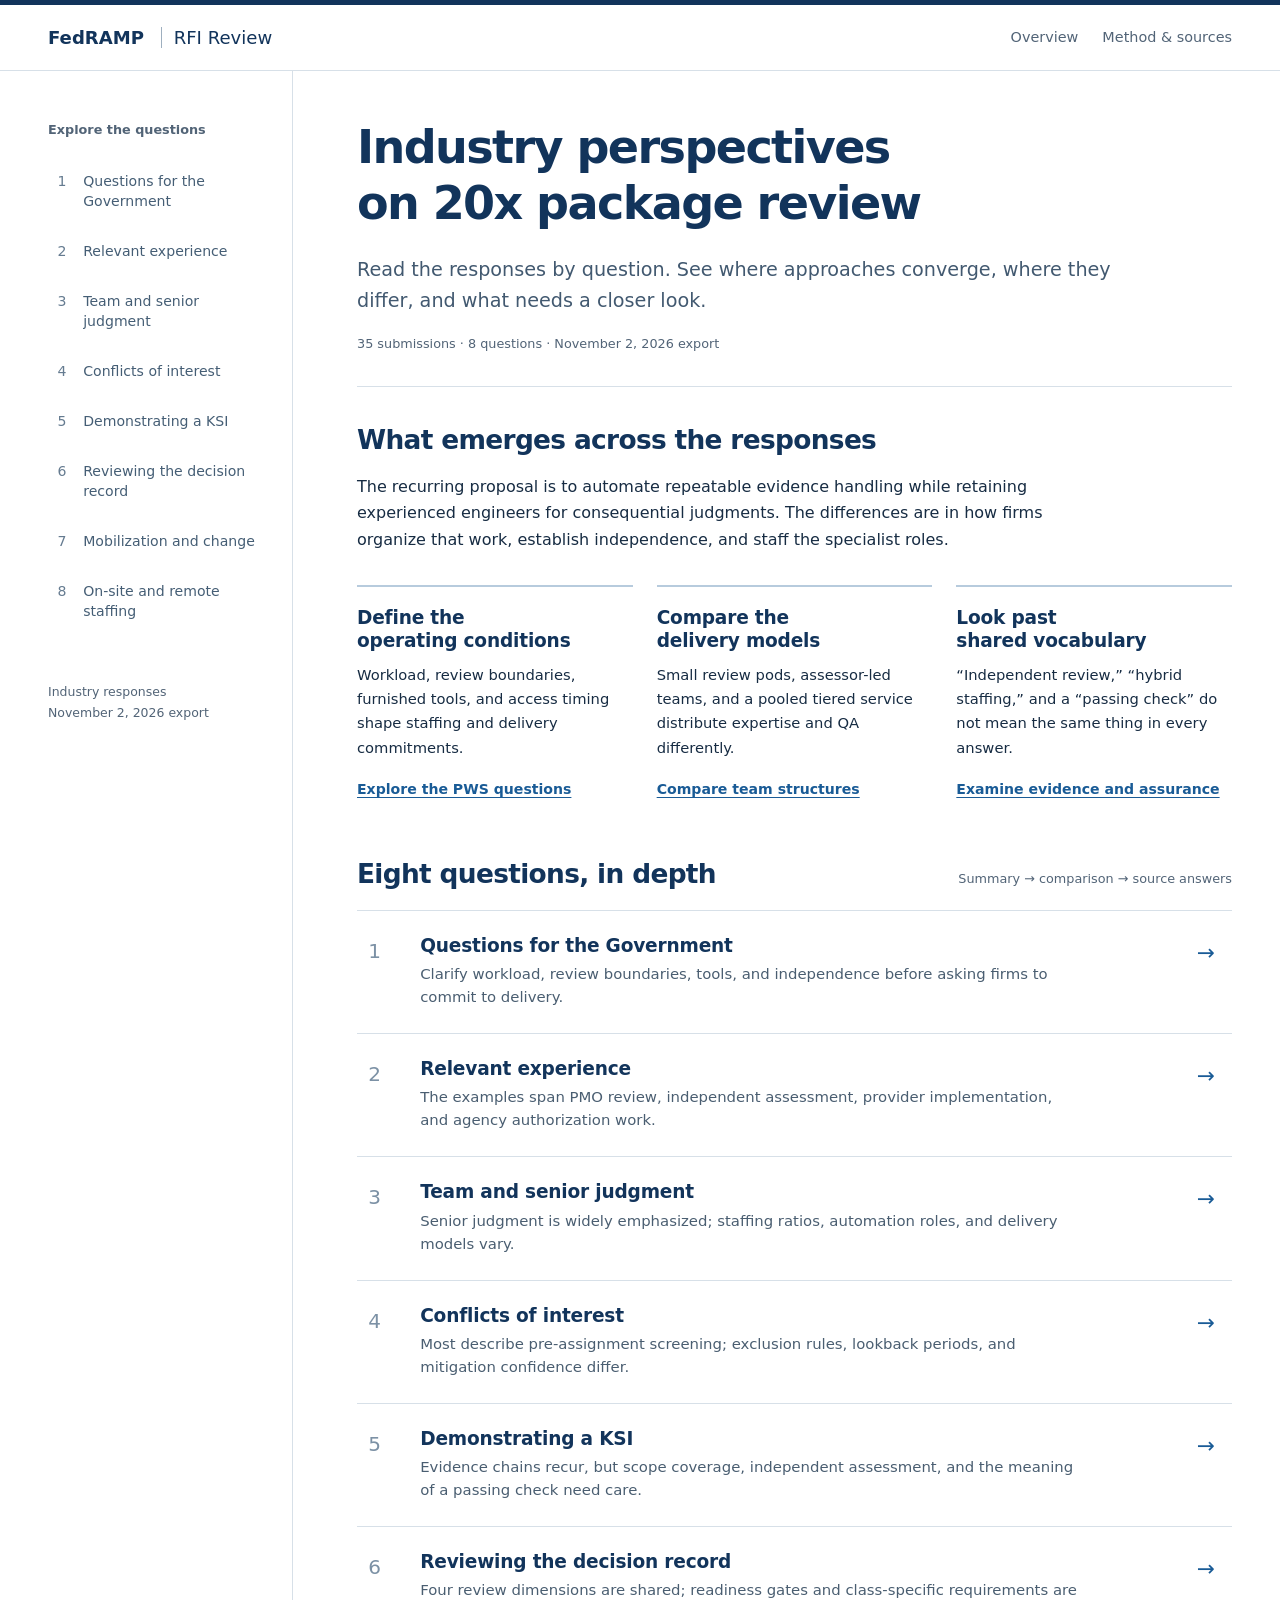
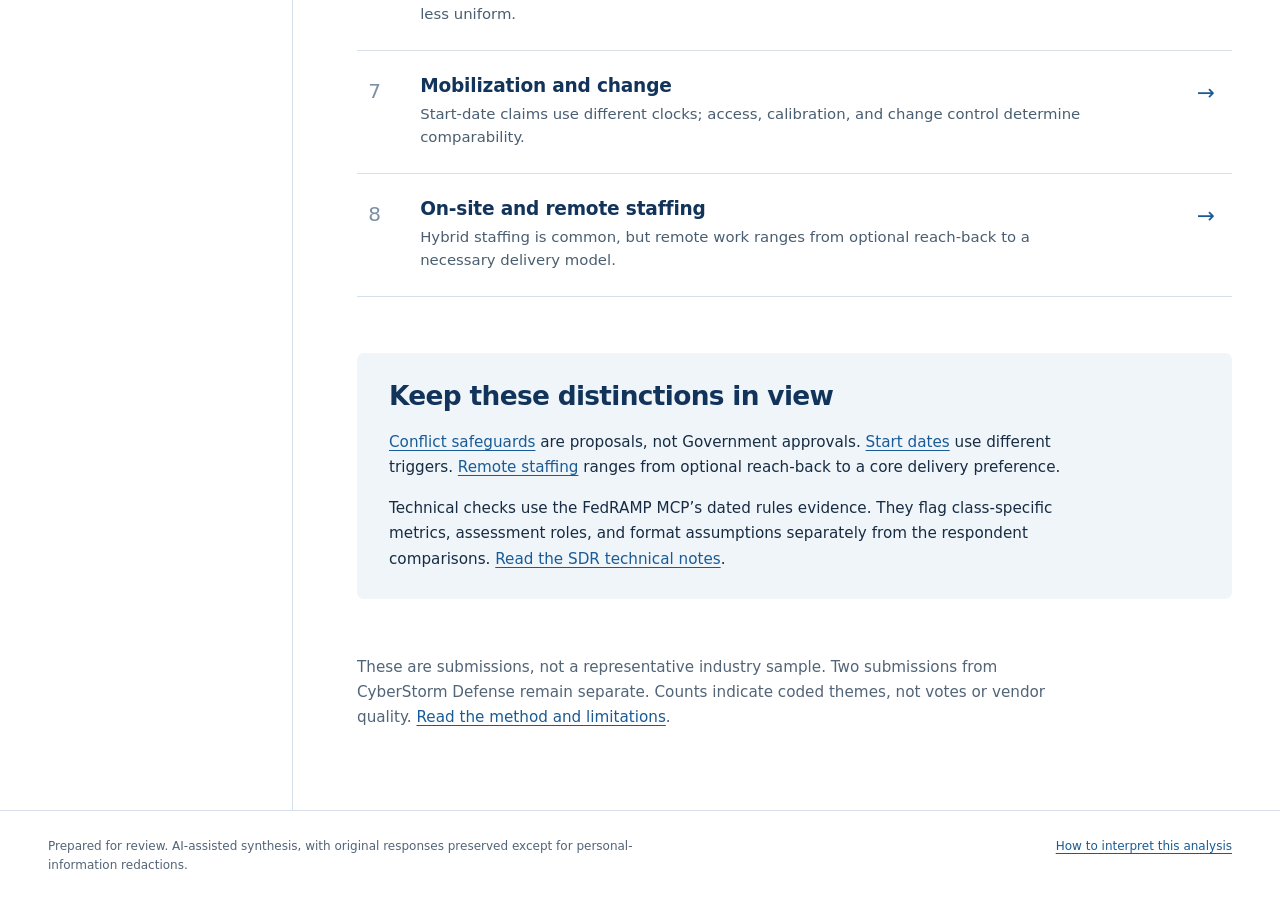
==== index.html @ 03d79f12 "Publish redacted question-first RFI review" ====
<!doctype html>
<html lang="en"><head><meta charset="utf-8"/><meta name="viewport" content="width=device-width, initial-scale=1"/><link href="./_app/immutable/entry/start.CI_LY1Yq.js" rel="modulepreload">
		<link href="./_app/immutable/chunks/CqyMJxoC.js" rel="modulepreload">
		<link href="./_app/immutable/chunks/CB5mBWuv.js" rel="modulepreload">
		<link href="./_app/immutable/chunks/0TvIEMS6.js" rel="modulepreload">
		<link href="./_app/immutable/chunks/Clf2eWEL.js" rel="modulepreload">
		<link href="./_app/immutable/entry/app.DBpTl5cZ.js" rel="modulepreload">
		<link href="./_app/immutable/chunks/Bzak7iHL.js" rel="modulepreload">
		<link href="./_app/immutable/chunks/DDX4VbNv.js" rel="modulepreload">
		<link href="./_app/immutable/chunks/_JEIBRDF.js" rel="modulepreload">
		<link href="./_app/immutable/nodes/0.BVYrXGLf.js" rel="modulepreload">
		<link href="./_app/immutable/chunks/coi4Hdoa.js" rel="modulepreload">
		<link href="./_app/immutable/chunks/CevvlHt-.js" rel="modulepreload">
		<link href="./_app/immutable/nodes/2.BdOmMbRH.js" rel="modulepreload">
		<!--12qhfyh--><meta name="robots" content="noindex,nofollow"/><meta name="description" content="Explore industry responses to the FedRAMP 20x Package Review RFI, organized by question, with evidence-linked summaries and comparisons."/><!----><!--1uha8ag--><!----><title>Industry perspectives · FedRAMP RFI Review</title>
		<link href="./_app/immutable/assets/0.DHK3bwAq.css" rel="stylesheet"></head><body data-sveltekit-preload-data="hover"><div style="display: contents"><!--[--><!--[0--><!--[--><a class="skip" href="#main">Skip to content</a> <header class="masthead"><div class="header-inner"><a class="brand" href="./">FedRAMP <span>RFI Review</span></a><nav aria-label="Main"><a href="./">Overview</a><a href="./methodology/">Method &amp; sources</a></nav></div></header> <div class="shell"><aside class="rail"><nav aria-label="RFI questions"><p class="rail-title">Explore the questions</p><!--[--><a href="./questions/pws/"><span class="question-number">1</span><span>Questions for the Government</span></a><a href="./questions/experience/"><span class="question-number">2</span><span>Relevant experience</span></a><a href="./questions/labor/"><span class="question-number">3</span><span>Team and senior judgment</span></a><a href="./questions/conflicts/"><span class="question-number">4</span><span>Conflicts of interest</span></a><a href="./questions/ksi/"><span class="question-number">5</span><span>Demonstrating a KSI</span></a><a href="./questions/sdr/"><span class="question-number">6</span><span>Reviewing the decision record</span></a><a href="./questions/readiness/"><span class="question-number">7</span><span>Mobilization and change</span></a><a href="./questions/location/"><span class="question-number">8</span><span>On-site and remote staffing</span></a><!--]--></nav><p class="rail-note">Industry responses<br/>November 2, 2026 export</p></aside> <main id="main" tabindex="-1"><!--[--><div class="page-heading"><h1>Industry perspectives on 20x package review</h1><p class="lead">Read the responses by question. See where approaches converge, where they differ, and what needs a closer look.</p><p class="metadata">35 submissions · 8 questions · November 2, 2026 export</p></div> <section class="overview-summary" aria-labelledby="overview-title"><h2 id="overview-title">What emerges across the responses</h2><p>The recurring proposal is to automate repeatable evidence handling while retaining experienced engineers for consequential judgments. The differences are in how firms organize that work, establish independence, and staff the specialist roles.</p><div class="overview-points"><div><h3>Define the operating conditions</h3><p>Workload, review boundaries, furnished tools, and access timing shape staffing and delivery commitments.</p><a href="./questions/pws/">Explore the PWS questions</a></div> <div><h3>Compare the delivery models</h3><p>Small review pods, assessor-led teams, and a pooled tiered service distribute expertise and QA differently.</p><a href="./questions/labor/">Compare team structures</a></div> <div><h3>Look past shared vocabulary</h3><p>“Independent review,” “hybrid staffing,” and a “passing check” do not mean the same thing in every answer.</p><a href="./questions/ksi/">Examine evidence and assurance</a></div></div></section> <section aria-labelledby="questions-title"><div class="section-heading"><h2 id="questions-title">Eight questions, in depth</h2><span class="muted">Summary → comparison → source answers</span></div><ol class="question-index"><!--[--><li><a href="./questions/pws/"><span class="index-number">1</span><div><h3>Questions for the Government</h3><p>Clarify workload, review boundaries, tools, and independence before asking firms to commit to delivery.</p></div><span class="arrow" aria-hidden="true">→</span></a></li><li><a href="./questions/experience/"><span class="index-number">2</span><div><h3>Relevant experience</h3><p>The examples span PMO review, independent assessment, provider implementation, and agency authorization work.</p></div><span class="arrow" aria-hidden="true">→</span></a></li><li><a href="./questions/labor/"><span class="index-number">3</span><div><h3>Team and senior judgment</h3><p>Senior judgment is widely emphasized; staffing ratios, automation roles, and delivery models vary.</p></div><span class="arrow" aria-hidden="true">→</span></a></li><li><a href="./questions/conflicts/"><span class="index-number">4</span><div><h3>Conflicts of interest</h3><p>Most describe pre-assignment screening; exclusion rules, lookback periods, and mitigation confidence differ.</p></div><span class="arrow" aria-hidden="true">→</span></a></li><li><a href="./questions/ksi/"><span class="index-number">5</span><div><h3>Demonstrating a KSI</h3><p>Evidence chains recur, but scope coverage, independent assessment, and the meaning of a passing check need care.</p></div><span class="arrow" aria-hidden="true">→</span></a></li><li><a href="./questions/sdr/"><span class="index-number">6</span><div><h3>Reviewing the decision record</h3><p>Four review dimensions are shared; readiness gates and class-specific requirements are less uniform.</p></div><span class="arrow" aria-hidden="true">→</span></a></li><li><a href="./questions/readiness/"><span class="index-number">7</span><div><h3>Mobilization and change</h3><p>Start-date claims use different clocks; access, calibration, and change control determine comparability.</p></div><span class="arrow" aria-hidden="true">→</span></a></li><li><a href="./questions/location/"><span class="index-number">8</span><div><h3>On-site and remote staffing</h3><p>Hybrid staffing is common, but remote work ranges from optional reach-back to a necessary delivery model.</p></div><span class="arrow" aria-hidden="true">→</span></a></li><!--]--></ol></section> <section class="attention"><h2>Keep these distinctions in view</h2><p><a href="./questions/conflicts/">Conflict safeguards</a> are proposals, not Government approvals. <a href="./questions/readiness/">Start dates</a> use different triggers. <a href="./questions/location/">Remote staffing</a> ranges from optional reach-back to a core delivery preference.</p><p>Technical checks use the FedRAMP MCP’s dated rules evidence. They flag class-specific metrics, assessment roles, and format assumptions separately from the respondent comparisons. <a href="./questions/sdr/#technical">Read the SDR technical notes</a>.</p></section> <p class="method-note">These are submissions, not a representative industry sample. Two submissions from CyberStorm Defense remain separate. Counts indicate coded themes, not votes or vendor quality. <a href="./methodology/">Read the method and limitations</a>.</p><!--]--><!----></main></div> <footer><div>Prepared for review. AI-assisted synthesis, with original responses preserved except for personal-information redactions.</div><a href="./methodology/">How to interpret this analysis</a></footer><!--]--><!--]--> <!--[-1--><!--]--><!--]-->
			
			<script>
				{
					__sveltekit_teok3i = {
						base: new URL(".", location).pathname.slice(0, -1),
						assets: "/rfi"
					};

					const element = document.currentScript.parentElement;

					Promise.all([
						import("./_app/immutable/entry/start.CI_LY1Yq.js"),
						import("./_app/immutable/entry/app.DBpTl5cZ.js")
					]).then(([kit, app]) => {
						kit.start(app, element, {
							node_ids: [0, 2],
							data: [{type:"data",data:{questions:[{id:"pws",number:1,title:"Questions for the Government",text:"What questions do you have for the Government on the draft PWS? Please identify the specific section(s) if applicable.",takeaway:"Clarify workload, review boundaries, tools, and independence before asking firms to commit to delivery."},{id:"experience",number:2,title:"Relevant experience",text:"Please provide one relevant example of your company performing FedRAMP package review or comparable cloud security engineering work.",takeaway:"The examples span PMO review, independent assessment, provider implementation, and agency authorization work."},{id:"labor",number:3,title:"Team and senior judgment",text:"Please describe the labor mix needed to support FedRAMP 20x from end-to-end package reviews. Please identify which activities require senior engineering judgment and the qualifications or experience you would recommend for each role.",takeaway:"Senior judgment is widely emphasized; staffing ratios, automation roles, and delivery models vary."},{id:"conflicts",number:4,title:"Conflicts of interest",text:"Before beginning a review, how would you identify organizational conflicts of interest involving your company, affiliates, employees, or subcontractors?",takeaway:"Most describe pre-assignment screening; exclusion rules, lookback periods, and mitigation confidence differ."},{id:"ksi",number:5,title:"Demonstrating a KSI",text:"Please explain how your personnel would determine whether a provider has adequately demonstrated a Key Security Indicator (KSI). Please distinguish among a security assertion, a security measure, evidence of implementation, evidence of effectiveness, verification, validation, and independent verification and validation. Please provide one concise example demonstrating these distinctions.",takeaway:"Evidence chains recur, but scope coverage, independent assessment, and the meaning of a passing check need care."},{id:"sdr",number:6,title:"Reviewing the decision record",text:"Please describe how your personnel would review a FedRAMP 20x Security Decision Record for completeness, technical sufficiency, consistency, and traceability. Please identify the evidence reviewers would expect and the conditions that would result in a question, finding, escalation, or recommendation that the package is not ready to proceed.",takeaway:"Four review dimensions are shared; readiness gates and class-specific requirements are less uniform."},{id:"readiness",number:7,title:"Mobilization and change",text:"How quickly could your team begin supporting active reviews, and how would you handle changes to FedRAMP rules, schemas, or procedures during performance?",takeaway:"Start-date claims use different clocks; access, calibration, and change control determine comparability."},{id:"location",number:8,title:"On-site and remote staffing",text:"Is there sufficient expert staffing available in the Washington DC metro area to support on-site requirements with the FedRAMP team at GSA, or is remote staffing outside the DC metro area necessary to maintain the highest quality of contractor staff?",takeaway:"Hybrid staffing is common, but remote work ranges from optional reach-back to a necessary delivery model."}]},uses:{}},{type:"data",data:{questions:[{id:"pws",number:1,title:"Questions for the Government",text:"What questions do you have for the Government on the draft PWS? Please identify the specific section(s) if applicable.",takeaway:"Clarify workload, review boundaries, tools, and independence before asking firms to commit to delivery."},{id:"experience",number:2,title:"Relevant experience",text:"Please provide one relevant example of your company performing FedRAMP package review or comparable cloud security engineering work.",takeaway:"The examples span PMO review, independent assessment, provider implementation, and agency authorization work."},{id:"labor",number:3,title:"Team and senior judgment",text:"Please describe the labor mix needed to support FedRAMP 20x from end-to-end package reviews. Please identify which activities require senior engineering judgment and the qualifications or experience you would recommend for each role.",takeaway:"Senior judgment is widely emphasized; staffing ratios, automation roles, and delivery models vary."},{id:"conflicts",number:4,title:"Conflicts of interest",text:"Before beginning a review, how would you identify organizational conflicts of interest involving your company, affiliates, employees, or subcontractors?",takeaway:"Most describe pre-assignment screening; exclusion rules, lookback periods, and mitigation confidence differ."},{id:"ksi",number:5,title:"Demonstrating a KSI",text:"Please explain how your personnel would determine whether a provider has adequately demonstrated a Key Security Indicator (KSI). Please distinguish among a security assertion, a security measure, evidence of implementation, evidence of effectiveness, verification, validation, and independent verification and validation. Please provide one concise example demonstrating these distinctions.",takeaway:"Evidence chains recur, but scope coverage, independent assessment, and the meaning of a passing check need care."},{id:"sdr",number:6,title:"Reviewing the decision record",text:"Please describe how your personnel would review a FedRAMP 20x Security Decision Record for completeness, technical sufficiency, consistency, and traceability. Please identify the evidence reviewers would expect and the conditions that would result in a question, finding, escalation, or recommendation that the package is not ready to proceed.",takeaway:"Four review dimensions are shared; readiness gates and class-specific requirements are less uniform."},{id:"readiness",number:7,title:"Mobilization and change",text:"How quickly could your team begin supporting active reviews, and how would you handle changes to FedRAMP rules, schemas, or procedures during performance?",takeaway:"Start-date claims use different clocks; access, calibration, and change control determine comparability."},{id:"location",number:8,title:"On-site and remote staffing",text:"Is there sufficient expert staffing available in the Washington DC metro area to support on-site requirements with the FedRAMP team at GSA, or is remote staffing outside the DC metro area necessary to maintain the highest quality of contractor staff?",takeaway:"Hybrid staffing is common, but remote work ranges from optional reach-back to a necessary delivery model."}],total:35},uses:{}}],
							form: null,
							error: null
						});
					});
				}
			</script>
		</div></body></html>
---- _app/immutable/assets/0.DHK3bwAq.css ----
:root{font-family:system-ui,-apple-system,BlinkMacSystemFont,Segoe UI,sans-serif;color:#172c43;background:#fff;font-synthesis:none;--navy:#12345b;--blue:#195b96;--muted:#526477;--line:#d7e0e8;--pale:#f0f5fa;--gold:#a66316}*{box-sizing:border-box}html{scroll-behavior:auto;scroll-padding-top:28px}body{margin:0;font-size:16px;line-height:1.65}a{color:var(--blue);text-underline-offset:3px;text-decoration-thickness:1px}a:hover{color:#0a284a;text-decoration-thickness:2px}a:focus-visible,button:focus-visible,input:focus-visible,summary:focus-visible{outline:3px solid #b9640d;outline-offset:4px}::selection{background:#cce3f8;color:#102b47}button,input{font:inherit}button{border:1px solid var(--navy);background:var(--navy);color:#fff;padding:.68rem 1.15rem;border-radius:5px;cursor:pointer;font-weight:650}button:hover{background:#254e77}input{border:1px solid #7c8e9f;border-radius:5px;padding:.65rem .85rem;min-width:0;caret-color:var(--blue)}input::placeholder{color:#617182}h1,h2,h3,h4{color:var(--navy);line-height:1.22;text-wrap:balance}h1{font-size:clamp(2.15rem,3.6vw,3.65rem);letter-spacing:-.035em;font-weight:730;margin:0 0 1.4rem;max-width:22ch}h2{font-size:1.65rem;letter-spacing:-.025em;margin:0 0 1.1rem}h3{font-size:1.16rem;letter-spacing:-.01em;margin:0 0 .65rem}h4{font-size:.92rem;margin:0 0 .5rem}p{margin:0 0 1rem}p:last-child{margin-bottom:0}.masthead{border-bottom:1px solid var(--line);border-top:5px solid var(--navy);background:#fff}.header-inner{max-width:1490px;margin:auto;padding:1.1rem 3rem;display:flex;align-items:center;justify-content:space-between;gap:1.5rem}.brand{font-size:1.13rem;font-weight:750;color:var(--navy);text-decoration:none;white-space:nowrap}.brand span{font-weight:450;border-left:1px solid #9eafbf;margin-left:.7rem;padding-left:.7rem}.header-inner nav{display:flex;gap:1.5rem;font-size:.9rem}.header-inner nav a{color:var(--muted);text-decoration:none}.header-inner nav a[aria-current]{color:var(--navy);font-weight:700;text-decoration:underline}.shell{max-width:1490px;margin:auto;display:grid;grid-template-columns:245px minmax(0,1fr);gap:4rem;padding:0 3rem}.rail{border-right:1px solid var(--line);padding:3rem 1.5rem 3rem 0}.rail nav{position:sticky;top:1.5rem}.rail-title{font-size:.8rem;font-weight:700;color:var(--muted);margin-bottom:1.2rem}.rail nav a{display:flex;gap:.8rem;font-size:.88rem;line-height:1.4;padding:.8rem .6rem;margin:0 0 .3rem;border-radius:5px;color:#455e75;text-decoration:none}.rail nav a:hover{background:#f0f5fa}.rail nav a[aria-current]{color:var(--navy);background:#e7f0f8;font-weight:700}.question-number{font-variant-numeric:tabular-nums;color:#657b90;min-width:.8rem}.rail-note{font-size:.78rem;color:var(--muted);margin-top:3rem}main{min-width:0;max-width:1000px;padding:3rem 0 5rem;outline:none}section{margin:0 0 3.5rem;scroll-margin-top:1.5rem}.page-heading{padding-bottom:2rem;border-bottom:1px solid var(--line);margin-bottom:2.3rem}.lead{font-size:1.2rem;color:#425970;max-width:62ch;line-height:1.65}.lead-small{font-size:1.07rem;max-width:73ch}.metadata{font-size:.8rem;color:var(--muted);font-variant-numeric:tabular-nums}.overview-summary>p{max-width:73ch}.overview-points{display:grid;grid-template-columns:repeat(3,minmax(0,1fr));gap:1.5rem;margin-top:2rem}.overview-points>div{border-top:2px solid #b7cbdd;padding-top:1.25rem}.overview-points p{font-size:.92rem;line-height:1.65}.overview-points a{font-size:.88rem;font-weight:650}.section-heading{display:flex;justify-content:space-between;align-items:baseline;gap:1rem;flex-wrap:wrap;margin-bottom:.7rem}.section-heading h2{margin-bottom:.5rem}.section-heading>span{font-size:.8rem}.question-index{list-style:none;padding:0;margin:0;border-top:1px solid var(--line)}.question-index li{border-bottom:1px solid var(--line)}.question-index li>a{display:grid;grid-template-columns:2.5rem 1fr 1.5rem;gap:.75rem;align-items:start;padding:1.5rem .7rem;text-decoration:none;transition:background .15s ease-out}.question-index li>a:hover{background:#f2f7fb}.question-index h3{margin:0 0 .35rem}.question-index p{font-size:.93rem;color:#4a5e71;line-height:1.55;max-width:70ch}.index-number{font-size:1.25rem;color:#7c91a5;font-variant-numeric:tabular-nums}.arrow{font-size:1.35rem}.attention{background:var(--pale);padding:1.7rem 2rem;border-radius:7px}.attention p,.method-note{font-size:.95rem;max-width:74ch}.method-note{color:var(--muted)}.breadcrumbs{display:flex;gap:.6rem;font-size:.8rem;color:var(--muted);margin-bottom:1.5rem}.original-question{font-size:1.12rem;max-width:74ch;line-height:1.75}.jump-nav{display:flex;gap:1.4rem;flex-wrap:wrap;margin:-.7rem 0 2.6rem;font-size:.88rem}.findings{display:grid;grid-template-columns:1fr 1fr;gap:1.5rem 2rem;margin-top:1.8rem}.findings article{border-top:1px solid var(--line);padding-top:1.2rem}.findings p{font-size:.95rem}.evidence-links{display:flex;gap:.3rem .8rem;flex-wrap:wrap;font-size:.78rem;line-height:1.6}.evidence-links>span{color:var(--muted)}.technical-section{border-top:2px solid #b8cbdc;padding-top:1.5rem}.muted{color:var(--muted)}.technical-section>p{font-size:.88rem;max-width:75ch}.technical-note{border-bottom:1px solid var(--line)}summary{cursor:pointer;list-style-position:outside;margin-left:1rem}summary:hover{color:var(--blue)}.technical-note>summary{padding:1rem 0;font-weight:650;font-size:.92rem}.technical-note>summary>span:last-child{display:block;margin-top:.3rem}.status{display:inline-block;font-size:.72rem;font-weight:650;color:#3f5e55;background:#edf4f0;padding:.1rem .45rem;border-radius:3px}.status.concern{background:#fff1d9;color:#7d4a11}.note-content{padding:.2rem 0 1.25rem 1rem;max-width:78ch}.note-content>p{font-size:.92rem}.source-citation{font-size:.76rem!important;margin-top:.7rem!important;margin-bottom:0}.search-form{background:var(--pale);padding:1.3rem;border-radius:6px;margin:1rem 0 1.5rem}.search-form label{display:block;font-size:.85rem;font-weight:650;margin-bottom:.5rem}.search-row{display:flex;gap:.65rem}.search-row input{flex:1;background:#fff}.search-row button{font-size:.88rem}.filter-label{font-size:.82rem;font-weight:650}.filter-label span{font-weight:400;color:var(--muted)}.theme-links{display:flex;flex-wrap:wrap;gap:.5rem;margin-bottom:.7rem}.theme-links a{border:1px solid #bfcddb;border-radius:5px;padding:.35rem .65rem;font-size:.78rem;text-decoration:none;color:#304f6a;display:inline-flex;gap:.55rem;align-items:center}.theme-links a:hover{background:#eef4f9}.theme-links a.active{background:var(--navy);color:#fff;border-color:var(--navy)}.theme-links a span{font-variant-numeric:tabular-nums;font-weight:700}.small{font-size:.83rem;line-height:1.65}.result-line{display:flex;gap:1rem;justify-content:space-between;border-bottom:1px solid var(--line);padding:1.25rem 0;font-size:.85rem}.result-line p{margin:0}.answer{padding:2rem 0 2.4rem;border-bottom:1px solid var(--line);scroll-margin-top:1.5rem}.answer[hidden]{display:none}.answer-heading{display:flex;justify-content:space-between;gap:1rem;align-items:baseline}.answer-heading h3{font-size:1.45rem;max-width:48ch}.permalink{font-size:.8rem}.answer-summary{font-size:1rem;max-width:75ch;margin:1.1rem 0}.comparison{background:var(--pale);padding:1.2rem 1.4rem;border-radius:6px;max-width:85ch}.comparison>p{font-size:.94rem;max-width:74ch}.comparison>p.small{font-size:.83rem}.comparison h4{font-size:.8rem;color:#50677e;margin-bottom:.7rem}.notice{background:#fff7e9;color:#684913;font-size:.85rem;padding:.9rem 1.1rem;margin:1rem 0;border-radius:5px}.notice a{color:#674414}.original-answer{margin-top:1.2rem;scroll-margin-top:1.5rem}.original-answer>summary{font-weight:650;font-size:.9rem;padding:.4rem 0}.original-answer>summary span{font-size:.76rem;color:var(--muted);font-weight:400;margin-left:.6rem}.source-body{margin:1.2rem 0 0;padding:1.3rem 1.4rem;background:#fcfcfd;border:1px solid var(--line);border-radius:5px}.source-label{font-size:.72rem;color:var(--muted);padding-bottom:.8rem;border-bottom:1px solid var(--line)}.source-paragraph{font-size:.95rem;line-height:1.8;max-width:75ch;white-space:pre-wrap;overflow-wrap:anywhere;scroll-margin-top:2rem;margin-bottom:1.1rem}.source-paragraph:target{background:#fff0cd}.answer-checks{display:flex;gap:.35rem .8rem;flex-wrap:wrap;font-size:.77rem;margin-top:1rem}.answer-checks>span{color:var(--muted)}.empty{padding:2rem;background:var(--pale);margin-top:1rem;border-radius:6px}.question-pagination{display:flex;justify-content:space-between;gap:1rem;border-top:2px solid var(--line);padding-top:1.5rem}.question-pagination a{max-width:45%;font-size:1rem;font-weight:650}.question-pagination span{display:block;font-size:.75rem;font-weight:400;color:var(--muted)}.prose{max-width:76ch}.prose section{margin-bottom:2.5rem}.prose h2{margin-top:2.3rem}.prose ul,.prose ol{padding-left:1.5rem}.prose li{margin-bottom:.7rem}.rule-source{padding:1.2rem 0;border-top:1px solid var(--line);scroll-margin-top:2rem}.rule-source p{font-size:.88rem}.rule-source pre{white-space:pre-wrap;overflow-wrap:anywhere;background:var(--pale);padding:1rem;font-size:.8rem;line-height:1.65}.rule-source summary{font-size:.8rem}.skip{position:absolute;left:1rem;top:-100px;z-index:10;background:#fff;padding:1rem}.skip:focus{top:.5rem}footer{border-top:1px solid var(--line);max-width:1490px;margin:auto;padding:1.6rem 3rem;display:flex;justify-content:space-between;gap:2rem;font-size:.75rem;color:var(--muted)}footer div{max-width:80ch}@media(min-width:1550px){main{padding-right:1rem}}@media(max-width:1100px){.shell{gap:2rem;grid-template-columns:205px minmax(0,1fr);padding:0 2rem}.header-inner{padding:1rem 2rem}.overview-points{grid-template-columns:1fr;gap:1rem}.overview-points>div{padding-top:1rem}.overview-points p{max-width:70ch}.findings{grid-template-columns:1fr}.rail{padding-right:1rem}}@media(max-width:760px){body{font-size:16px}.header-inner{padding:.95rem 1.2rem;gap:.7rem;flex-wrap:wrap}.brand{font-size:1rem}.header-inner nav{font-size:.8rem;gap:1rem}.shell{display:block;padding:0 1.2rem}.rail{padding:.8rem 0;border-right:0;border-bottom:1px solid var(--line)}.rail nav{position:static;display:flex;gap:.4rem;overflow-x:auto;padding:.2rem 0 .4rem;scrollbar-color:#afc2d4 #f3f6f9}.rail nav a{margin:0;flex-shrink:0;padding:.5rem .65rem;font-size:.76rem;max-width:180px;align-items:center}.rail-title,.rail-note{display:none}.question-number{font-weight:700}main{padding:1.7rem 0 3rem}h1{font-size:2.15rem;max-width:24ch}h2{font-size:1.4rem}.lead,.original-question{font-size:1.05rem}.page-heading{padding-bottom:1.5rem;margin-bottom:1.7rem}.jump-nav{gap:.65rem 1rem;font-size:.78rem;margin-bottom:2rem}.lead-small{font-size:1rem}.section-heading>span{display:none}.question-index li>a{padding:1.15rem .15rem;grid-template-columns:1.5rem 1fr 1rem;gap:.5rem}.question-index h3{font-size:1.08rem}.question-index p{font-size:.87rem}.attention{padding:1.3rem}.search-form{padding:1rem}.search-row{flex-wrap:wrap}.search-row input{width:100%;flex-basis:100%}.search-row button{width:100%}.answer-heading h3{font-size:1.25rem}.comparison{padding:1rem}.source-body{padding:1rem .8rem}.source-paragraph{font-size:.93rem}.result-line{align-items:start}.result-line a{white-space:nowrap}.question-pagination a{font-size:.9rem}footer{padding:1.3rem;display:block}footer a{display:inline-block;margin-top:.7rem}.prose{font-size:.95rem}}@media(prefers-reduced-motion:reduce){html{scroll-behavior:auto}*{transition:none!important}}@page{margin:16mm}@media print{body{font-size:10pt;color:#000}.masthead,.rail,.jump-nav,.search-form,.theme-filter,.question-pagination,.permalink,footer,.skip{display:none}.shell{display:block;padding:0;max-width:none}main{padding:0;max-width:none}h1{font-size:25pt}h2{font-size:18pt}h3{font-size:13pt}.findings{display:block}.findings article{break-inside:avoid}.page-heading{margin-bottom:1rem}.comparison,.source-body,.attention{background:#fff;border:1px solid #bbb}.answer{break-before:auto;break-inside:auto}.answer-heading{break-after:avoid}.source-body{display:block!important}.original-answer::details-content,.technical-note::details-content{content-visibility:visible!important;height:auto!important;display:block!important}.original-answer>summary{display:none}.source-paragraph{font-size:10pt;line-height:1.5}.source-label{font-size:8pt}.answer[hidden]{display:none}a{color:#000}.technical-note{break-inside:avoid}section{margin-bottom:1.5rem}}
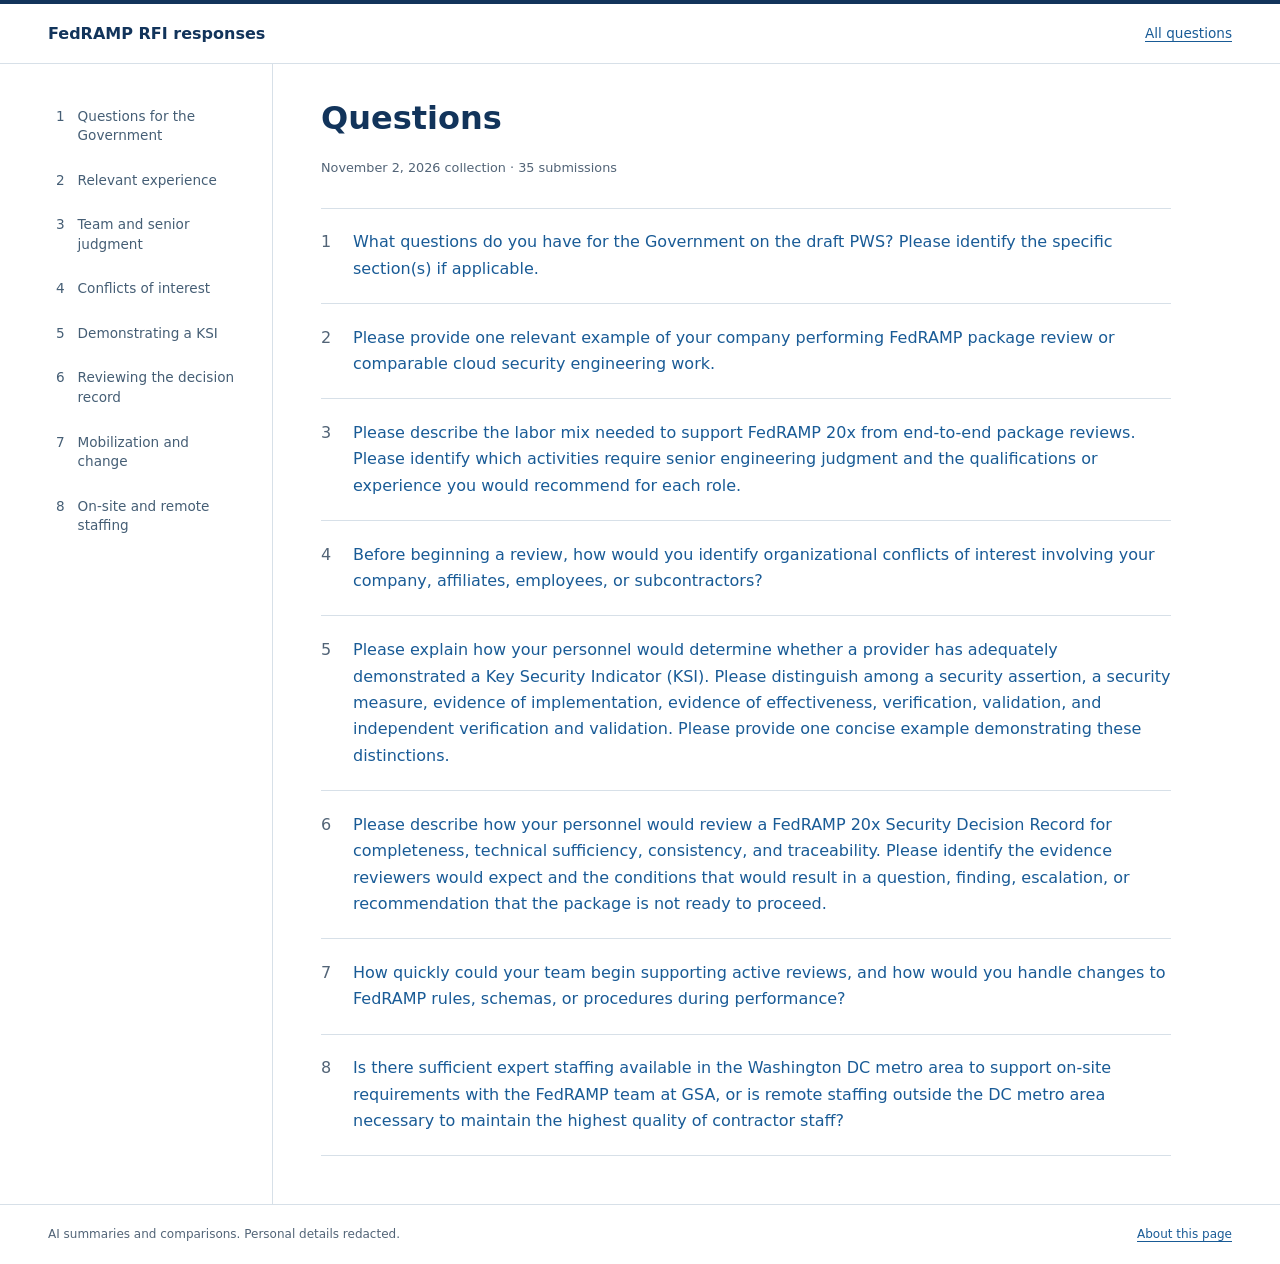
==== commit 371ad847: "Show full company responses with brief neutral comparisons" ====
--- a/index.html
+++ b/index.html
@@ -1,23 +1,24 @@
 <!doctype html>
-<html lang="en"><head><meta charset="utf-8"/><meta name="viewport" content="width=device-width, initial-scale=1"/><link href="./_app/immutable/entry/start.CI_LY1Yq.js" rel="modulepreload">
-		<link href="./_app/immutable/chunks/CqyMJxoC.js" rel="modulepreload">
-		<link href="./_app/immutable/chunks/CB5mBWuv.js" rel="modulepreload">
-		<link href="./_app/immutable/chunks/0TvIEMS6.js" rel="modulepreload">
-		<link href="./_app/immutable/chunks/Clf2eWEL.js" rel="modulepreload">
-		<link href="./_app/immutable/entry/app.DBpTl5cZ.js" rel="modulepreload">
+<html lang="en"><head><meta charset="utf-8"/><meta name="viewport" content="width=device-width, initial-scale=1"/><link href="./_app/immutable/entry/start.ChTZ7ZHg.js" rel="modulepreload">
+		<link href="./_app/immutable/chunks/BBToFOt5.js" rel="modulepreload">
+		<link href="./_app/immutable/chunks/lZwCdcE0.js" rel="modulepreload">
+		<link href="./_app/immutable/chunks/BUhtEjvl.js" rel="modulepreload">
+		<link href="./_app/immutable/chunks/pMj6cZWY.js" rel="modulepreload">
+		<link href="./_app/immutable/entry/app.DXxuijby.js" rel="modulepreload">
 		<link href="./_app/immutable/chunks/Bzak7iHL.js" rel="modulepreload">
-		<link href="./_app/immutable/chunks/DDX4VbNv.js" rel="modulepreload">
-		<link href="./_app/immutable/chunks/_JEIBRDF.js" rel="modulepreload">
-		<link href="./_app/immutable/nodes/0.BVYrXGLf.js" rel="modulepreload">
-		<link href="./_app/immutable/chunks/coi4Hdoa.js" rel="modulepreload">
-		<link href="./_app/immutable/chunks/CevvlHt-.js" rel="modulepreload">
-		<link href="./_app/immutable/nodes/2.BdOmMbRH.js" rel="modulepreload">
-		<!--12qhfyh--><meta name="robots" content="noindex,nofollow"/><meta name="description" content="Explore industry responses to the FedRAMP 20x Package Review RFI, organized by question, with evidence-linked summaries and comparisons."/><!----><!--1uha8ag--><!----><title>Industry perspectives · FedRAMP RFI Review</title>
-		<link href="./_app/immutable/assets/0.DHK3bwAq.css" rel="stylesheet"></head><body data-sveltekit-preload-data="hover"><div style="display: contents"><!--[--><!--[0--><!--[--><a class="skip" href="#main">Skip to content</a> <header class="masthead"><div class="header-inner"><a class="brand" href="./">FedRAMP <span>RFI Review</span></a><nav aria-label="Main"><a href="./">Overview</a><a href="./methodology/">Method &amp; sources</a></nav></div></header> <div class="shell"><aside class="rail"><nav aria-label="RFI questions"><p class="rail-title">Explore the questions</p><!--[--><a href="./questions/pws/"><span class="question-number">1</span><span>Questions for the Government</span></a><a href="./questions/experience/"><span class="question-number">2</span><span>Relevant experience</span></a><a href="./questions/labor/"><span class="question-number">3</span><span>Team and senior judgment</span></a><a href="./questions/conflicts/"><span class="question-number">4</span><span>Conflicts of interest</span></a><a href="./questions/ksi/"><span class="question-number">5</span><span>Demonstrating a KSI</span></a><a href="./questions/sdr/"><span class="question-number">6</span><span>Reviewing the decision record</span></a><a href="./questions/readiness/"><span class="question-number">7</span><span>Mobilization and change</span></a><a href="./questions/location/"><span class="question-number">8</span><span>On-site and remote staffing</span></a><!--]--></nav><p class="rail-note">Industry responses<br/>November 2, 2026 export</p></aside> <main id="main" tabindex="-1"><!--[--><div class="page-heading"><h1>Industry perspectives on 20x package review</h1><p class="lead">Read the responses by question. See where approaches converge, where they differ, and what needs a closer look.</p><p class="metadata">35 submissions · 8 questions · November 2, 2026 export</p></div> <section class="overview-summary" aria-labelledby="overview-title"><h2 id="overview-title">What emerges across the responses</h2><p>The recurring proposal is to automate repeatable evidence handling while retaining experienced engineers for consequential judgments. The differences are in how firms organize that work, establish independence, and staff the specialist roles.</p><div class="overview-points"><div><h3>Define the operating conditions</h3><p>Workload, review boundaries, furnished tools, and access timing shape staffing and delivery commitments.</p><a href="./questions/pws/">Explore the PWS questions</a></div> <div><h3>Compare the delivery models</h3><p>Small review pods, assessor-led teams, and a pooled tiered service distribute expertise and QA differently.</p><a href="./questions/labor/">Compare team structures</a></div> <div><h3>Look past shared vocabulary</h3><p>“Independent review,” “hybrid staffing,” and a “passing check” do not mean the same thing in every answer.</p><a href="./questions/ksi/">Examine evidence and assurance</a></div></div></section> <section aria-labelledby="questions-title"><div class="section-heading"><h2 id="questions-title">Eight questions, in depth</h2><span class="muted">Summary → comparison → source answers</span></div><ol class="question-index"><!--[--><li><a href="./questions/pws/"><span class="index-number">1</span><div><h3>Questions for the Government</h3><p>Clarify workload, review boundaries, tools, and independence before asking firms to commit to delivery.</p></div><span class="arrow" aria-hidden="true">→</span></a></li><li><a href="./questions/experience/"><span class="index-number">2</span><div><h3>Relevant experience</h3><p>The examples span PMO review, independent assessment, provider implementation, and agency authorization work.</p></div><span class="arrow" aria-hidden="true">→</span></a></li><li><a href="./questions/labor/"><span class="index-number">3</span><div><h3>Team and senior judgment</h3><p>Senior judgment is widely emphasized; staffing ratios, automation roles, and delivery models vary.</p></div><span class="arrow" aria-hidden="true">→</span></a></li><li><a href="./questions/conflicts/"><span class="index-number">4</span><div><h3>Conflicts of interest</h3><p>Most describe pre-assignment screening; exclusion rules, lookback periods, and mitigation confidence differ.</p></div><span class="arrow" aria-hidden="true">→</span></a></li><li><a href="./questions/ksi/"><span class="index-number">5</span><div><h3>Demonstrating a KSI</h3><p>Evidence chains recur, but scope coverage, independent assessment, and the meaning of a passing check need care.</p></div><span class="arrow" aria-hidden="true">→</span></a></li><li><a href="./questions/sdr/"><span class="index-number">6</span><div><h3>Reviewing the decision record</h3><p>Four review dimensions are shared; readiness gates and class-specific requirements are less uniform.</p></div><span class="arrow" aria-hidden="true">→</span></a></li><li><a href="./questions/readiness/"><span class="index-number">7</span><div><h3>Mobilization and change</h3><p>Start-date claims use different clocks; access, calibration, and change control determine comparability.</p></div><span class="arrow" aria-hidden="true">→</span></a></li><li><a href="./questions/location/"><span class="index-number">8</span><div><h3>On-site and remote staffing</h3><p>Hybrid staffing is common, but remote work ranges from optional reach-back to a necessary delivery model.</p></div><span class="arrow" aria-hidden="true">→</span></a></li><!--]--></ol></section> <section class="attention"><h2>Keep these distinctions in view</h2><p><a href="./questions/conflicts/">Conflict safeguards</a> are proposals, not Government approvals. <a href="./questions/readiness/">Start dates</a> use different triggers. <a href="./questions/location/">Remote staffing</a> ranges from optional reach-back to a core delivery preference.</p><p>Technical checks use the FedRAMP MCP’s dated rules evidence. They flag class-specific metrics, assessment roles, and format assumptions separately from the respondent comparisons. <a href="./questions/sdr/#technical">Read the SDR technical notes</a>.</p></section> <p class="method-note">These are submissions, not a representative industry sample. Two submissions from CyberStorm Defense remain separate. Counts indicate coded themes, not votes or vendor quality. <a href="./methodology/">Read the method and limitations</a>.</p><!--]--><!----></main></div> <footer><div>Prepared for review. AI-assisted synthesis, with original responses preserved except for personal-information redactions.</div><a href="./methodology/">How to interpret this analysis</a></footer><!--]--><!--]--> <!--[-1--><!--]--><!--]-->
+		<link href="./_app/immutable/chunks/DFgP4Mng.js" rel="modulepreload">
+		<link href="./_app/immutable/chunks/rM66yqVr.js" rel="modulepreload">
+		<link href="./_app/immutable/nodes/0.zCVsUTBA.js" rel="modulepreload">
+		<link href="./_app/immutable/chunks/C865iHQ4.js" rel="modulepreload">
+		<link href="./_app/immutable/chunks/C7-jfxR3.js" rel="modulepreload">
+		<link href="./_app/immutable/chunks/J_Hzr0xJ.js" rel="modulepreload">
+		<link href="./_app/immutable/nodes/2.QfcMvyEB.js" rel="modulepreload">
+		<!--12qhfyh--><meta name="robots" content="noindex,nofollow"/><meta name="description" content="Company responses organized by question, with brief AI summaries and comparisons."/><!----><!--1uha8ag--><!----><title>Questions · FedRAMP RFI responses</title>
+		<link href="./_app/immutable/assets/0.BzYzJsf7.css" rel="stylesheet"></head><body data-sveltekit-preload-data="hover"><div style="display: contents"><!--[--><!--[0--><!--[--><a class="skip" href="#main">Skip to content</a> <header class="masthead"><a class="brand" href="./">FedRAMP RFI responses</a><a href="./">All questions</a></header> <div class="shell"><aside class="rail"><nav aria-label="Questions"><!--[--><a href="./questions/pws/"><span>1</span><span>Questions for the Government</span></a><a href="./questions/experience/"><span>2</span><span>Relevant experience</span></a><a href="./questions/labor/"><span>3</span><span>Team and senior judgment</span></a><a href="./questions/conflicts/"><span>4</span><span>Conflicts of interest</span></a><a href="./questions/ksi/"><span>5</span><span>Demonstrating a KSI</span></a><a href="./questions/sdr/"><span>6</span><span>Reviewing the decision record</span></a><a href="./questions/readiness/"><span>7</span><span>Mobilization and change</span></a><a href="./questions/location/"><span>8</span><span>On-site and remote staffing</span></a><!--]--></nav></aside><main id="main" tabindex="-1"><!--[--><h1>Questions</h1> <p class="metadata">November 2, 2026 collection · 35 submissions</p> <ol class="question-index"><!--[--><li><a href="./questions/pws/"><span class="index-number" aria-hidden="true">1</span><span>What questions do you have for the Government on the draft PWS? Please identify the specific section(s) if applicable.</span></a></li><li><a href="./questions/experience/"><span class="index-number" aria-hidden="true">2</span><span>Please provide one relevant example of your company performing FedRAMP package review or comparable cloud security engineering work.</span></a></li><li><a href="./questions/labor/"><span class="index-number" aria-hidden="true">3</span><span>Please describe the labor mix needed to support FedRAMP 20x from end-to-end package reviews. Please identify which activities require senior engineering judgment and the qualifications or experience you would recommend for each role.</span></a></li><li><a href="./questions/conflicts/"><span class="index-number" aria-hidden="true">4</span><span>Before beginning a review, how would you identify organizational conflicts of interest involving your company, affiliates, employees, or subcontractors?</span></a></li><li><a href="./questions/ksi/"><span class="index-number" aria-hidden="true">5</span><span>Please explain how your personnel would determine whether a provider has adequately demonstrated a Key Security Indicator (KSI). Please distinguish among a security assertion, a security measure, evidence of implementation, evidence of effectiveness, verification, validation, and independent verification and validation. Please provide one concise example demonstrating these distinctions.</span></a></li><li><a href="./questions/sdr/"><span class="index-number" aria-hidden="true">6</span><span>Please describe how your personnel would review a FedRAMP 20x Security Decision Record for completeness, technical sufficiency, consistency, and traceability. Please identify the evidence reviewers would expect and the conditions that would result in a question, finding, escalation, or recommendation that the package is not ready to proceed.</span></a></li><li><a href="./questions/readiness/"><span class="index-number" aria-hidden="true">7</span><span>How quickly could your team begin supporting active reviews, and how would you handle changes to FedRAMP rules, schemas, or procedures during performance?</span></a></li><li><a href="./questions/location/"><span class="index-number" aria-hidden="true">8</span><span>Is there sufficient expert staffing available in the Washington DC metro area to support on-site requirements with the FedRAMP team at GSA, or is remote staffing outside the DC metro area necessary to maintain the highest quality of contractor staff?</span></a></li><!--]--></ol><!--]--><!----></main></div> <footer><span>AI summaries and comparisons. Personal details redacted.</span><a href="./methodology/">About this page</a></footer><!--]--><!--]--> <!--[-1--><!--]--><!--]-->
 			
 			<script>
 				{
-					__sveltekit_teok3i = {
+					__sveltekit_g8hnqs = {
 						base: new URL(".", location).pathname.slice(0, -1),
 						assets: "/rfi"
 					};
@@ -25,12 +26,12 @@
 					const element = document.currentScript.parentElement;
 
 					Promise.all([
-						import("./_app/immutable/entry/start.CI_LY1Yq.js"),
-						import("./_app/immutable/entry/app.DBpTl5cZ.js")
+						import("./_app/immutable/entry/start.ChTZ7ZHg.js"),
+						import("./_app/immutable/entry/app.DXxuijby.js")
 					]).then(([kit, app]) => {
 						kit.start(app, element, {
 							node_ids: [0, 2],
-							data: [{type:"data",data:{questions:[{id:"pws",number:1,title:"Questions for the Government",text:"What questions do you have for the Government on the draft PWS? Please identify the specific section(s) if applicable.",takeaway:"Clarify workload, review boundaries, tools, and independence before asking firms to commit to delivery."},{id:"experience",number:2,title:"Relevant experience",text:"Please provide one relevant example of your company performing FedRAMP package review or comparable cloud security engineering work.",takeaway:"The examples span PMO review, independent assessment, provider implementation, and agency authorization work."},{id:"labor",number:3,title:"Team and senior judgment",text:"Please describe the labor mix needed to support FedRAMP 20x from end-to-end package reviews. Please identify which activities require senior engineering judgment and the qualifications or experience you would recommend for each role.",takeaway:"Senior judgment is widely emphasized; staffing ratios, automation roles, and delivery models vary."},{id:"conflicts",number:4,title:"Conflicts of interest",text:"Before beginning a review, how would you identify organizational conflicts of interest involving your company, affiliates, employees, or subcontractors?",takeaway:"Most describe pre-assignment screening; exclusion rules, lookback periods, and mitigation confidence differ."},{id:"ksi",number:5,title:"Demonstrating a KSI",text:"Please explain how your personnel would determine whether a provider has adequately demonstrated a Key Security Indicator (KSI). Please distinguish among a security assertion, a security measure, evidence of implementation, evidence of effectiveness, verification, validation, and independent verification and validation. Please provide one concise example demonstrating these distinctions.",takeaway:"Evidence chains recur, but scope coverage, independent assessment, and the meaning of a passing check need care."},{id:"sdr",number:6,title:"Reviewing the decision record",text:"Please describe how your personnel would review a FedRAMP 20x Security Decision Record for completeness, technical sufficiency, consistency, and traceability. Please identify the evidence reviewers would expect and the conditions that would result in a question, finding, escalation, or recommendation that the package is not ready to proceed.",takeaway:"Four review dimensions are shared; readiness gates and class-specific requirements are less uniform."},{id:"readiness",number:7,title:"Mobilization and change",text:"How quickly could your team begin supporting active reviews, and how would you handle changes to FedRAMP rules, schemas, or procedures during performance?",takeaway:"Start-date claims use different clocks; access, calibration, and change control determine comparability."},{id:"location",number:8,title:"On-site and remote staffing",text:"Is there sufficient expert staffing available in the Washington DC metro area to support on-site requirements with the FedRAMP team at GSA, or is remote staffing outside the DC metro area necessary to maintain the highest quality of contractor staff?",takeaway:"Hybrid staffing is common, but remote work ranges from optional reach-back to a necessary delivery model."}]},uses:{}},{type:"data",data:{questions:[{id:"pws",number:1,title:"Questions for the Government",text:"What questions do you have for the Government on the draft PWS? Please identify the specific section(s) if applicable.",takeaway:"Clarify workload, review boundaries, tools, and independence before asking firms to commit to delivery."},{id:"experience",number:2,title:"Relevant experience",text:"Please provide one relevant example of your company performing FedRAMP package review or comparable cloud security engineering work.",takeaway:"The examples span PMO review, independent assessment, provider implementation, and agency authorization work."},{id:"labor",number:3,title:"Team and senior judgment",text:"Please describe the labor mix needed to support FedRAMP 20x from end-to-end package reviews. Please identify which activities require senior engineering judgment and the qualifications or experience you would recommend for each role.",takeaway:"Senior judgment is widely emphasized; staffing ratios, automation roles, and delivery models vary."},{id:"conflicts",number:4,title:"Conflicts of interest",text:"Before beginning a review, how would you identify organizational conflicts of interest involving your company, affiliates, employees, or subcontractors?",takeaway:"Most describe pre-assignment screening; exclusion rules, lookback periods, and mitigation confidence differ."},{id:"ksi",number:5,title:"Demonstrating a KSI",text:"Please explain how your personnel would determine whether a provider has adequately demonstrated a Key Security Indicator (KSI). Please distinguish among a security assertion, a security measure, evidence of implementation, evidence of effectiveness, verification, validation, and independent verification and validation. Please provide one concise example demonstrating these distinctions.",takeaway:"Evidence chains recur, but scope coverage, independent assessment, and the meaning of a passing check need care."},{id:"sdr",number:6,title:"Reviewing the decision record",text:"Please describe how your personnel would review a FedRAMP 20x Security Decision Record for completeness, technical sufficiency, consistency, and traceability. Please identify the evidence reviewers would expect and the conditions that would result in a question, finding, escalation, or recommendation that the package is not ready to proceed.",takeaway:"Four review dimensions are shared; readiness gates and class-specific requirements are less uniform."},{id:"readiness",number:7,title:"Mobilization and change",text:"How quickly could your team begin supporting active reviews, and how would you handle changes to FedRAMP rules, schemas, or procedures during performance?",takeaway:"Start-date claims use different clocks; access, calibration, and change control determine comparability."},{id:"location",number:8,title:"On-site and remote staffing",text:"Is there sufficient expert staffing available in the Washington DC metro area to support on-site requirements with the FedRAMP team at GSA, or is remote staffing outside the DC metro area necessary to maintain the highest quality of contractor staff?",takeaway:"Hybrid staffing is common, but remote work ranges from optional reach-back to a necessary delivery model."}],total:35},uses:{}}],
+							data: [{type:"data",data:{questions:[{id:"pws",number:1,title:"Questions for the Government",text:"What questions do you have for the Government on the draft PWS? Please identify the specific section(s) if applicable."},{id:"experience",number:2,title:"Relevant experience",text:"Please provide one relevant example of your company performing FedRAMP package review or comparable cloud security engineering work."},{id:"labor",number:3,title:"Team and senior judgment",text:"Please describe the labor mix needed to support FedRAMP 20x from end-to-end package reviews. Please identify which activities require senior engineering judgment and the qualifications or experience you would recommend for each role."},{id:"conflicts",number:4,title:"Conflicts of interest",text:"Before beginning a review, how would you identify organizational conflicts of interest involving your company, affiliates, employees, or subcontractors?"},{id:"ksi",number:5,title:"Demonstrating a KSI",text:"Please explain how your personnel would determine whether a provider has adequately demonstrated a Key Security Indicator (KSI). Please distinguish among a security assertion, a security measure, evidence of implementation, evidence of effectiveness, verification, validation, and independent verification and validation. Please provide one concise example demonstrating these distinctions."},{id:"sdr",number:6,title:"Reviewing the decision record",text:"Please describe how your personnel would review a FedRAMP 20x Security Decision Record for completeness, technical sufficiency, consistency, and traceability. Please identify the evidence reviewers would expect and the conditions that would result in a question, finding, escalation, or recommendation that the package is not ready to proceed."},{id:"readiness",number:7,title:"Mobilization and change",text:"How quickly could your team begin supporting active reviews, and how would you handle changes to FedRAMP rules, schemas, or procedures during performance?"},{id:"location",number:8,title:"On-site and remote staffing",text:"Is there sufficient expert staffing available in the Washington DC metro area to support on-site requirements with the FedRAMP team at GSA, or is remote staffing outside the DC metro area necessary to maintain the highest quality of contractor staff?"}]},uses:{}},{type:"data",data:{questions:[{id:"pws",number:1,title:"Questions for the Government",text:"What questions do you have for the Government on the draft PWS? Please identify the specific section(s) if applicable."},{id:"experience",number:2,title:"Relevant experience",text:"Please provide one relevant example of your company performing FedRAMP package review or comparable cloud security engineering work."},{id:"labor",number:3,title:"Team and senior judgment",text:"Please describe the labor mix needed to support FedRAMP 20x from end-to-end package reviews. Please identify which activities require senior engineering judgment and the qualifications or experience you would recommend for each role."},{id:"conflicts",number:4,title:"Conflicts of interest",text:"Before beginning a review, how would you identify organizational conflicts of interest involving your company, affiliates, employees, or subcontractors?"},{id:"ksi",number:5,title:"Demonstrating a KSI",text:"Please explain how your personnel would determine whether a provider has adequately demonstrated a Key Security Indicator (KSI). Please distinguish among a security assertion, a security measure, evidence of implementation, evidence of effectiveness, verification, validation, and independent verification and validation. Please provide one concise example demonstrating these distinctions."},{id:"sdr",number:6,title:"Reviewing the decision record",text:"Please describe how your personnel would review a FedRAMP 20x Security Decision Record for completeness, technical sufficiency, consistency, and traceability. Please identify the evidence reviewers would expect and the conditions that would result in a question, finding, escalation, or recommendation that the package is not ready to proceed."},{id:"readiness",number:7,title:"Mobilization and change",text:"How quickly could your team begin supporting active reviews, and how would you handle changes to FedRAMP rules, schemas, or procedures during performance?"},{id:"location",number:8,title:"On-site and remote staffing",text:"Is there sufficient expert staffing available in the Washington DC metro area to support on-site requirements with the FedRAMP team at GSA, or is remote staffing outside the DC metro area necessary to maintain the highest quality of contractor staff?"}],total:35},uses:{}}],
 							form: null,
 							error: null
 						});
--- a/_app/immutable/assets/0.BzYzJsf7.css
+++ b/_app/immutable/assets/0.BzYzJsf7.css
@@ -0,0 +1 @@
+:root{font-family:system-ui,-apple-system,BlinkMacSystemFont,Segoe UI,sans-serif;color:#172c43;background:#fff;--navy:#12345b;--muted:#526477;--line:#d7e0e8}*{box-sizing:border-box}body{margin:0;font-size:16px;line-height:1.7}a{color:#195b96;text-underline-offset:3px}a:hover{text-decoration-thickness:2px}a:focus-visible,button:focus-visible,select:focus-visible{outline:3px solid #a85d0a;outline-offset:4px}h1,h2{color:var(--navy);line-height:1.4}h1{font-size:2rem;margin:0 0 1rem}h2{font-size:1.3rem;margin:0}p{margin:0 0 1rem}button,select{font:inherit}button{background:var(--navy);color:#fff;border:1px solid var(--navy);border-radius:4px;padding:.5rem 1rem;cursor:pointer}button:disabled{background:#e4e9ee;color:#526477;border-color:#c1cbd5;cursor:default}select{min-width:0;border:1px solid #7a8b9b;border-radius:4px;padding:.5rem;background:#fff;color:#172c43}.masthead{display:flex;align-items:center;justify-content:space-between;gap:1rem;padding:1rem 3rem;border-top:4px solid var(--navy);border-bottom:1px solid var(--line)}.brand{font-weight:700;text-decoration:none;color:var(--navy)}.masthead>a:last-child{font-size:.85rem}.shell{display:grid;grid-template-columns:225px minmax(0,1fr);gap:3rem;max-width:1340px;margin:auto;padding:0 3rem}.rail{border-right:1px solid var(--line);padding:2rem 1.5rem 2rem 0}.rail nav{position:sticky;top:1.5rem}.rail a{display:flex;gap:.65rem;padding:.65rem .5rem;font-size:.85rem;line-height:1.45;text-decoration:none;color:#455e75;margin-bottom:.25rem;border-radius:4px}.rail a[aria-current]{background:#edf3f8;color:var(--navy);font-weight:650}.rail a>span:first-child{min-width:.7rem}main{min-width:0;padding:2rem 0 3rem;max-width:850px;outline:none}.metadata{color:var(--muted);font-size:.8rem;margin-bottom:.65rem}.question-text{font-size:1.45rem;font-weight:650;line-height:1.55;margin-bottom:1.8rem;max-width:75ch}.question-index{list-style:none;margin:1.8rem 0 0;padding:0;border-top:1px solid var(--line)}.question-index li{border-bottom:1px solid var(--line)}.question-index a{display:flex;gap:1rem;padding:1.3rem 0;line-height:1.65;text-decoration:none}.question-index a:hover{background:#f6f8fa}.index-number{color:var(--muted);min-width:1rem}.summary{font-size:.94rem;max-width:78ch;margin-bottom:1.5rem}.summary h2{font-size:1rem;margin-bottom:.65rem}.summary ul{padding-left:1.2rem;margin:.5rem 0}.summary li{margin:.45rem 0}.company-jump{position:sticky;top:0;z-index:2;background:#fff;padding:.7rem 0 .85rem;border-top:1px solid var(--line);border-bottom:1px solid var(--line);box-shadow:0 4px 6px #172c4308}.company-jump label{display:block;font-size:.78rem;font-weight:650;margin-bottom:.3rem}.company-jump>div{display:flex;gap:.6rem}.company-jump select{flex:1;width:0;font-size:.88rem}.company-jump button{font-size:.88rem}.company-list{display:flex;flex-direction:column;padding:1rem 0;font-size:.85rem}.answer{padding:2rem 0;border-bottom:1px solid var(--line);scroll-margin-top:115px;outline:none}.answer:focus-visible .answer-heading h2{outline:2px solid #a85d0a;outline-offset:5px}.answer-heading{display:flex;align-items:baseline;justify-content:space-between;gap:1rem;margin-bottom:.35rem}.answer-heading h2{font-size:1.35rem}.permalink{font-size:.78rem}.comparison{border-left:2px solid #c6d5e2;padding-left:.9rem;font-size:.86rem;line-height:1.6;color:#40586e;margin:1rem 0 1.4rem;max-width:78ch}.comparison-label{display:block;font-size:.72rem;font-weight:650;color:var(--muted);margin-bottom:.25rem}.source-note{font-size:.78rem;color:var(--muted);margin:1rem 0}.source-body,.source-paragraph{scroll-margin-top:115px}.source-paragraph{max-width:75ch;line-height:1.8;white-space:pre-wrap;overflow-wrap:anywhere;margin-bottom:1.2rem}.source-paragraph:last-child{margin-bottom:0}.source-paragraph:target{background:#fff4d9}.question-pagination{display:flex;justify-content:space-between;gap:1rem;margin-top:2rem;font-size:.9rem}.about{max-width:70ch}.skip{position:absolute;top:-100px;left:1rem;background:#fff;padding:.6rem;z-index:5}.skip:focus{top:.5rem}footer{border-top:1px solid var(--line);display:flex;justify-content:space-between;gap:1rem;padding:1.2rem 3rem;color:var(--muted);font-size:.75rem}@media(max-width:1000px){.shell{grid-template-columns:190px minmax(0,1fr);gap:1.8rem;padding:0 1.5rem}.masthead{padding:1rem 1.5rem}.rail{padding-right:1rem}}@media(max-width:760px){.masthead{padding:.8rem 1rem;flex-wrap:wrap;font-size:.9rem}.shell{display:block;padding:0 1rem}.rail{border-right:0;border-bottom:1px solid var(--line);padding:.5rem 0}.rail nav{position:static;display:flex;overflow-x:auto;gap:.3rem;padding:.2rem 0}.rail a{flex-shrink:0;max-width:175px;align-items:center;font-size:.75rem;padding:.45rem .55rem;margin:0}main{padding:1.5rem 0 2rem}.question-text{font-size:1.15rem;line-height:1.6;margin-bottom:1.3rem}.summary{font-size:.9rem}.question-index a{font-size:.94rem;padding:1rem 0;gap:.6rem}.answer-heading h2{font-size:1.15rem}.source-paragraph{font-size:1rem}.comparison{font-size:.83rem}.answer{padding:1.5rem 0}footer{padding:1rem;display:block}footer a{display:inline-block;margin-top:.4rem}}@page{margin:16mm}@media print{body{font-size:10pt;color:#000}.masthead,.rail,.company-jump,.company-list,.question-pagination,.permalink,footer,.skip{display:none}.shell{display:block;padding:0;max-width:none}main{padding:0;max-width:none}.question-text{font-size:14pt}.summary{font-size:9pt}.answer{padding:1rem 0}.answer-heading{break-after:avoid}.answer-heading h2{font-size:13pt}.comparison{font-size:9pt}.source-paragraph{font-size:10pt;line-height:1.5}a{color:#000}}
